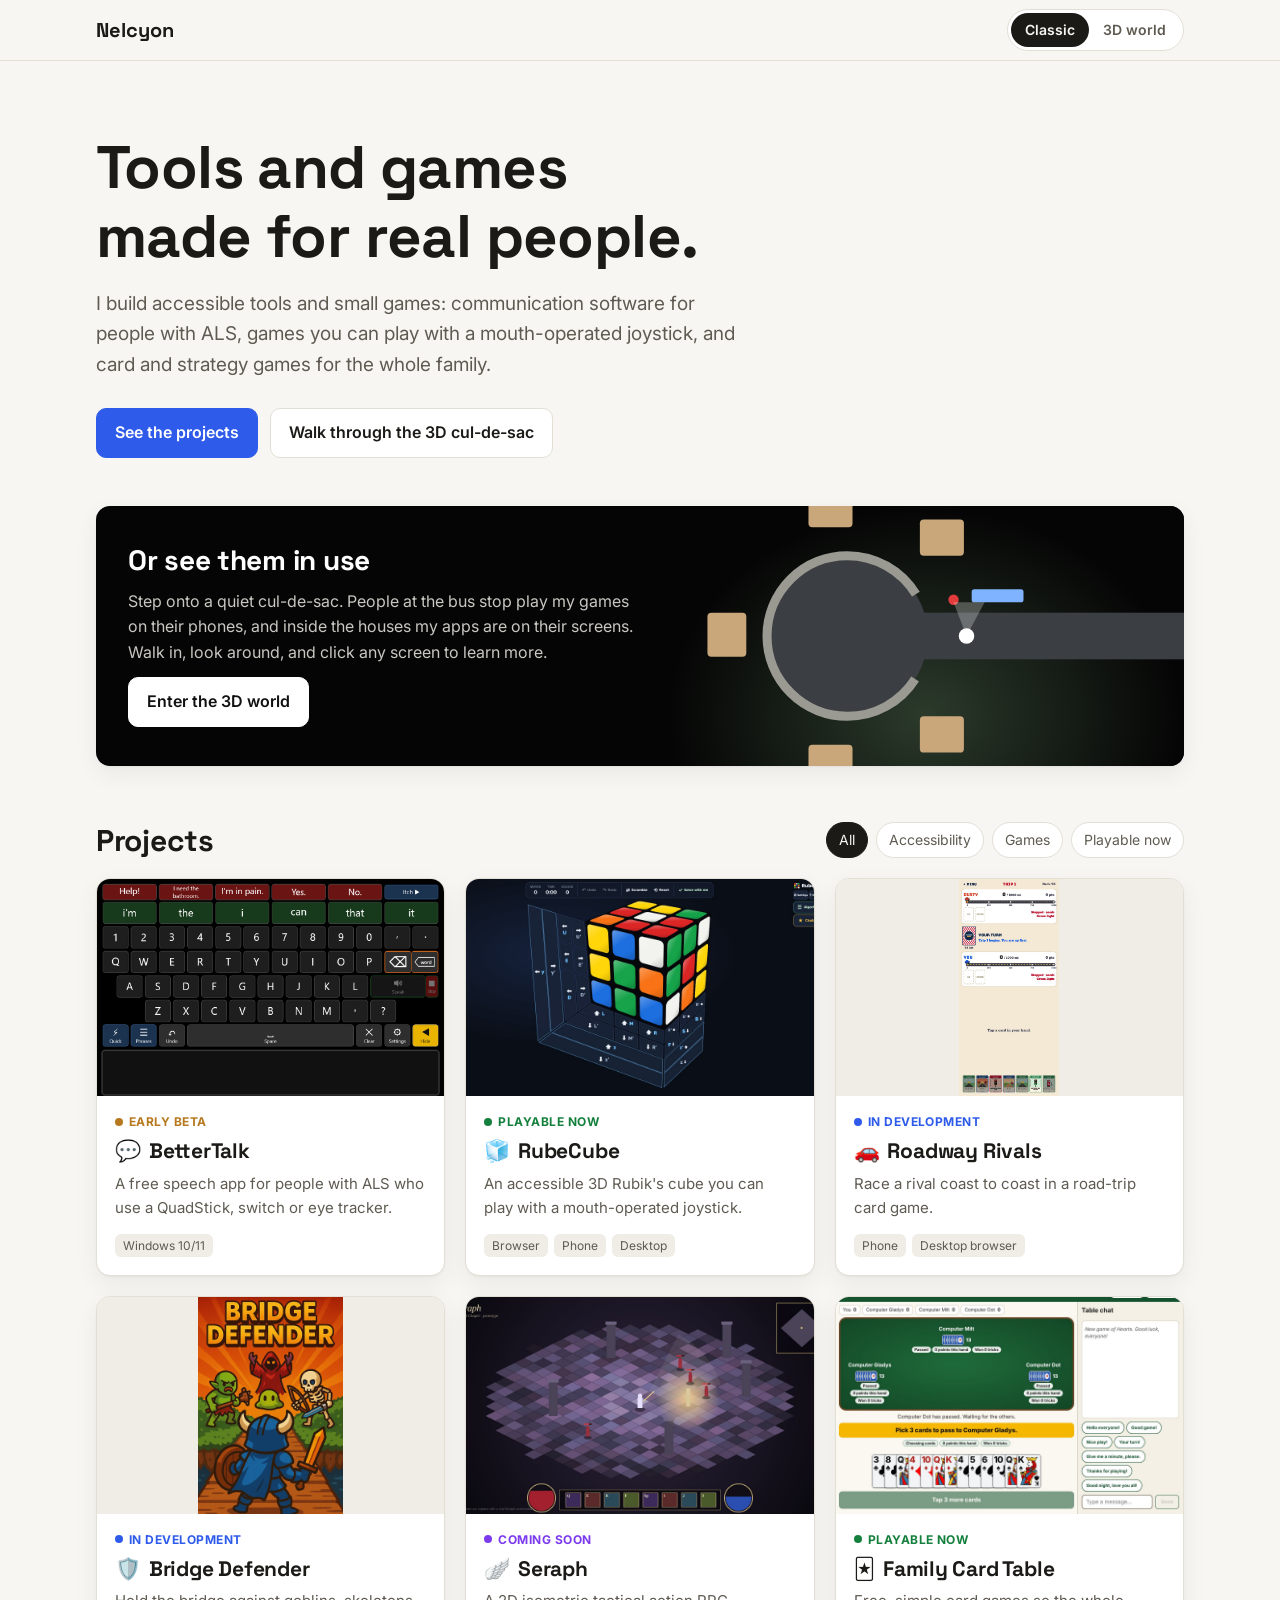
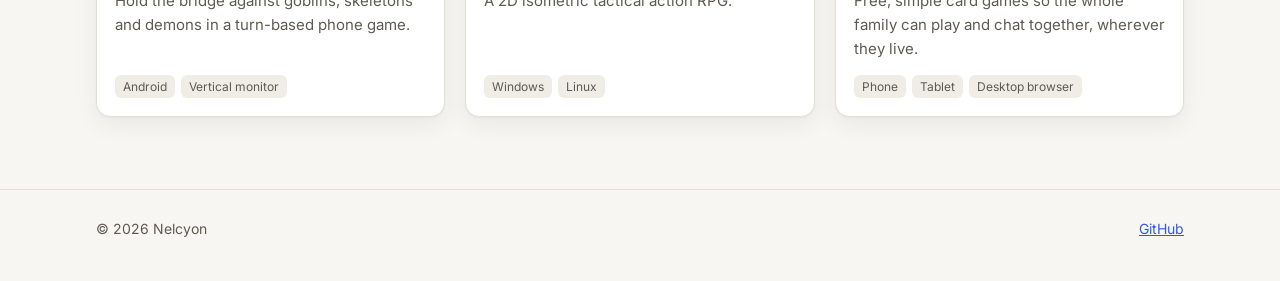
==== index.html @ 1032c081 "Portfolio site: classic project list and 3D cul-de-sac world Co-Authored-By: Claude Opus 5.5 <norepl" ====
<!doctype html>
<html lang="en">
<head>
  <meta charset="utf-8" />
  <meta name="viewport" content="width=device-width, initial-scale=1" />
  <title>Nelcyon Projects</title>
  <meta name="description" content="Accessible tools and games by Nelcyon: BetterTalk, RubeCube, Family Card Table, Bridge Defender, Seraph and more." />
  <link rel="preconnect" href="https://fonts.googleapis.com" />
  <link rel="stylesheet" href="https://fonts.googleapis.com/css2?family=Inter:wght@400;500;600;700&family=Space+Grotesk:wght@500;700&display=swap" />
  <link rel="stylesheet" href="css/site.css" />
</head>
<body>
  <header class="top">
    <div class="wrap">
      <a class="logo" href="index.html">Nelcyon</a>
      <nav class="mode" aria-label="Site mode">
        <a href="index.html" aria-current="page">Classic</a>
        <a href="world.html">3D world</a>
      </nav>
    </div>
  </header>

  <main class="wrap">
    <section class="hero">
      <h1 id="owner-name">Tools and games<br />made for real people.</h1>
      <p id="owner-blurb"></p>
      <div class="cta">
        <a class="btn primary" href="#projects">See the projects</a>
        <a class="btn" href="world.html">Walk through the 3D cul-de-sac</a>
      </div>
    </section>

    <section class="teaser" aria-label="3D world">
      <div class="copy">
        <h2>Or see them in use</h2>
        <p>Step onto a quiet cul-de-sac. People at the bus stop play my games on their phones, and inside the houses my apps are on their screens. Walk in, look around, and click any screen to learn more.</p>
        <a class="btn primary" href="world.html">Enter the 3D world</a>
      </div>
      <div class="art" aria-hidden="true">
        <svg viewBox="0 0 400 260" preserveAspectRatio="xMidYMid slice">
          <rect x="150" y="112" width="260" height="36" fill="#3b3e42" />
          <circle cx="140" cy="130" r="62" fill="#3b3e42" />
          <circle cx="140" cy="130" r="62" fill="none" stroke="#9a9a92" stroke-width="7" stroke-dasharray="320 70" stroke-dashoffset="-35" />
          <g fill="#c9a77a">
            <rect x="196" y="40" width="34" height="28" rx="3" /><rect x="110" y="18" width="34" height="28" rx="3" />
            <rect x="32" y="112" width="30" height="34" rx="3" /><rect x="110" y="214" width="34" height="28" rx="3" />
            <rect x="196" y="192" width="34" height="28" rx="3" />
          </g>
          <rect x="236" y="94" width="40" height="10" rx="2" fill="#7fb3ff" />
          <circle cx="222" cy="102" r="4" fill="#e23b3b" />
          <circle cx="232" cy="130" r="6" fill="#fff" />
          <path d="M232 130 L222 104 L246 104 Z" fill="rgba(255,255,255,.25)" />
        </svg>
      </div>
    </section>

    <section id="projects">
      <div class="section-head">
        <h2>Projects</h2>
        <div class="filters" role="group" aria-label="Filter projects"></div>
      </div>
      <div class="grid" id="grid"></div>
    </section>
  </main>

  <footer>
    <div class="wrap">
      <span>© <span id="year"></span> Nelcyon</span>
      <a id="gh" href="https://github.com/Nelcyon">GitHub</a>
    </div>
  </footer>

  <script type="module" src="js/site.js"></script>
</body>
</html>
---- css/site.css ----
:root {
  --bg: #f7f6f2;
  --surface: #ffffff;
  --surface-2: #efede6;
  --text: #1b1a17;
  --muted: #5f5b52;
  --line: #e2dfd5;
  --brand: #2f5bea;
  --brand-ink: #ffffff;
  --shadow: 0 1px 2px rgba(0, 0, 0, 0.04), 0 8px 24px rgba(0, 0, 0, 0.06);
  --radius: 14px;
  --beta: #b7791f;
  --playable: #15803d;
  --dev: #2f5bea;
  --concept: #7c3aed;
  --mod: #0e7490;
  color-scheme: light;
}
@media (prefers-color-scheme: dark) {
  :root:not([data-theme='light']) {
    --bg: #0f1012;
    --surface: #17191c;
    --surface-2: #1f2226;
    --text: #ecebe7;
    --muted: #a3a09a;
    --line: #2a2d32;
    --brand: #7c9bff;
    --brand-ink: #0b0d12;
    --shadow: 0 1px 2px rgba(0, 0, 0, 0.3), 0 8px 24px rgba(0, 0, 0, 0.35);
    --beta: #f2b84b;
    --playable: #4ade80;
    --dev: #8aa6ff;
    --concept: #b794f6;
    --mod: #4fd1e8;
    color-scheme: dark;
  }
}
:root[data-theme='dark'] {
  --bg: #0f1012;
  --surface: #17191c;
  --surface-2: #1f2226;
  --text: #ecebe7;
  --muted: #a3a09a;
  --line: #2a2d32;
  --brand: #7c9bff;
  --brand-ink: #0b0d12;
  --shadow: 0 1px 2px rgba(0, 0, 0, 0.3), 0 8px 24px rgba(0, 0, 0, 0.35);
  --beta: #f2b84b;
  --playable: #4ade80;
  --dev: #8aa6ff;
  --concept: #b794f6;
  --mod: #4fd1e8;
  color-scheme: dark;
}

* { box-sizing: border-box; }
html { -webkit-text-size-adjust: 100%; }
body {
  margin: 0;
  background: var(--bg);
  color: var(--text);
  font: 16px/1.6 'Inter', system-ui, -apple-system, 'Segoe UI', Roboto, sans-serif;
}
h1, h2, h3 { font-family: 'Space Grotesk', 'Inter', system-ui, sans-serif; line-height: 1.15; letter-spacing: -0.01em; margin: 0; }
a { color: var(--brand); }
img { max-width: 100%; display: block; }

.wrap { max-width: 1120px; margin: 0 auto; padding: 0 16px; }

/* Header */
.top {
  position: sticky; top: 0; z-index: 10;
  background: color-mix(in srgb, var(--bg) 88%, transparent);
  backdrop-filter: blur(10px);
  border-bottom: 1px solid var(--line);
}
.top .wrap { display: flex; align-items: center; gap: 16px; height: 60px; }
.logo { font-family: 'Space Grotesk', sans-serif; font-weight: 700; font-size: 20px; color: var(--text); text-decoration: none; margin-right: auto; }
.mode {
  display: inline-flex; border: 1px solid var(--line); border-radius: 999px; padding: 3px; background: var(--surface);
}
.mode a {
  padding: 6px 14px; border-radius: 999px; text-decoration: none; color: var(--muted); font-size: 14px; font-weight: 600; white-space: nowrap;
}
.mode a[aria-current='page'] { background: var(--text); color: var(--bg); }

/* Hero */
.hero { padding: 72px 0 40px; }
.hero h1 { font-size: clamp(36px, 6vw, 60px); }
.hero p { font-size: 19px; color: var(--muted); max-width: 640px; margin: 18px 0 28px; }
.cta { display: flex; gap: 12px; flex-wrap: wrap; }
.btn {
  display: inline-flex; align-items: center; gap: 8px; padding: 11px 18px; border-radius: 10px;
  font-weight: 600; text-decoration: none; border: 1px solid var(--line); color: var(--text); background: var(--surface);
}
.btn.primary { background: var(--brand); border-color: var(--brand); color: var(--brand-ink); }
.btn:hover { filter: brightness(1.05); }
.btn.disabled { color: var(--muted); pointer-events: none; border-style: dashed; }

/* World teaser */
.teaser {
  margin: 8px 0 56px; border-radius: var(--radius); overflow: hidden; position: relative;
  background: #050505; color: #fff; display: grid; grid-template-columns: 1.1fr 1fr; min-height: 260px; box-shadow: var(--shadow);
}
.teaser .copy { padding: 32px; display: flex; flex-direction: column; justify-content: center; gap: 12px; }
.teaser h2 { font-size: 28px; }
.teaser p { color: #c9c7c1; margin: 0; }
.teaser .art { position: relative; background: radial-gradient(ellipse at 50% 80%, #2b3a2b 0%, #050505 70%); }
.teaser .art svg { position: absolute; inset: 0; width: 100%; height: 100%; }
.teaser .btn.primary { align-self: flex-start; background: #fff; border-color: #fff; color: #111; }
@media (max-width: 760px) { .teaser { grid-template-columns: 1fr; } .teaser .art { min-height: 180px; } }

/* Filters + grid */
.section-head { display: flex; align-items: end; justify-content: space-between; gap: 16px; flex-wrap: wrap; margin-bottom: 20px; }
.section-head h2 { font-size: 30px; }
.filters { display: flex; gap: 8px; flex-wrap: wrap; }
.filters button {
  font: inherit; font-size: 14px; padding: 6px 12px; border-radius: 999px; border: 1px solid var(--line);
  background: var(--surface); color: var(--muted); cursor: pointer;
}
.filters button[aria-pressed='true'] { background: var(--text); color: var(--bg); border-color: var(--text); }
.grid { display: grid; grid-template-columns: repeat(auto-fill, minmax(300px, 1fr)); gap: 20px; margin-bottom: 72px; }
.card {
  background: var(--surface); border: 1px solid var(--line); border-radius: var(--radius); overflow: hidden;
  display: flex; flex-direction: column; box-shadow: var(--shadow); transition: transform 0.15s ease;
  text-decoration: none; color: inherit;
}
.card:hover { transform: translateY(-2px); }
.card .cover { aspect-ratio: 16 / 10; background: var(--surface-2); overflow: hidden; position: relative; }
.card .cover img { width: 100%; height: 100%; object-fit: cover; object-position: top center; }
.card .cover.phone img { object-fit: contain; background: var(--surface-2); }
.card .body { padding: 16px 18px 18px; display: flex; flex-direction: column; gap: 8px; flex: 1; }
.card h3 { font-size: 21px; display: flex; align-items: center; gap: 8px; }
.card p { margin: 0; color: var(--muted); font-size: 15px; }
.chips { display: flex; flex-wrap: wrap; gap: 6px; margin-top: auto; padding-top: 6px; }
.chip { font-size: 12px; padding: 2px 8px; border-radius: 6px; background: var(--surface-2); color: var(--muted); }
.badge {
  display: inline-flex; align-items: center; gap: 6px; font-size: 12px; font-weight: 700; text-transform: uppercase; letter-spacing: 0.04em;
}
.badge::before { content: ''; width: 8px; height: 8px; border-radius: 50%; background: currentColor; }
.badge.beta { color: var(--beta); } .badge.playable { color: var(--playable); } .badge.dev { color: var(--dev); }
.badge.concept { color: var(--concept); } .badge.mod { color: var(--mod); }

footer { border-top: 1px solid var(--line); padding: 28px 0 40px; color: var(--muted); font-size: 14px; }
footer .wrap { display: flex; justify-content: space-between; gap: 16px; flex-wrap: wrap; }

/* Project page */
.p-hero { padding: 48px 0 24px; }
.back { display: inline-block; margin-bottom: 20px; color: var(--muted); text-decoration: none; font-size: 14px; }
.p-hero h1 { font-size: clamp(34px, 5vw, 52px); display: flex; align-items: center; gap: 12px; flex-wrap: wrap; }
.p-hero .aka { font-size: 0.45em; color: var(--muted); font-weight: 500; }
.p-hero .tagline { font-size: 20px; color: var(--muted); margin: 12px 0 20px; max-width: 720px; }
.p-meta { display: flex; gap: 16px; align-items: center; flex-wrap: wrap; margin-bottom: 22px; }
.accent-bar { height: 4px; border-radius: 4px; width: 72px; margin-bottom: 18px; }

.gallery { display: flex; gap: 16px; overflow-x: auto; padding: 8px 0 18px; scroll-snap-type: x mandatory; }
.gallery figure { margin: 0; flex: 0 0 auto; scroll-snap-align: start; }
.gallery figure.desktop img { height: 340px; width: auto; border-radius: 10px; border: 1px solid var(--line); }
.gallery figure.phone img { height: 340px; width: auto; border-radius: 26px; border: 8px solid #111; }
.gallery figcaption { font-size: 13px; color: var(--muted); margin-top: 8px; max-width: 520px; }
@media (max-width: 600px) { .gallery figure.desktop img { height: 200px; } .gallery figure.phone img { height: 320px; } }

.cols { display: grid; grid-template-columns: 1.4fr 1fr; gap: 40px; padding: 24px 0 64px; }
@media (max-width: 860px) { .cols { grid-template-columns: 1fr; } }
.cols h2 { font-size: 22px; margin: 28px 0 12px; }
.cols h2:first-child { margin-top: 0; }
.hl { padding-left: 20px; margin: 0; } .hl li { margin: 6px 0; }
.timeline { list-style: none; margin: 0; padding: 0; border-left: 2px solid var(--line); }
.timeline li { position: relative; padding: 0 0 18px 20px; }
.timeline li::before { content: ''; position: absolute; left: -7px; top: 6px; width: 12px; height: 12px; border-radius: 50%; background: var(--accent, var(--brand)); }
.timeline .d { font-size: 12px; font-weight: 700; color: var(--muted); text-transform: uppercase; letter-spacing: 0.05em; }
.timeline .t { font-weight: 600; }
.timeline p { margin: 2px 0 0; color: var(--muted); font-size: 15px; }
.box { background: var(--surface); border: 1px solid var(--line); border-radius: var(--radius); padding: 20px; margin-bottom: 20px; }
.box .links { display: flex; flex-direction: column; gap: 10px; }
.box .links .btn { justify-content: center; }
.note { font-size: 14px; color: var(--muted); }
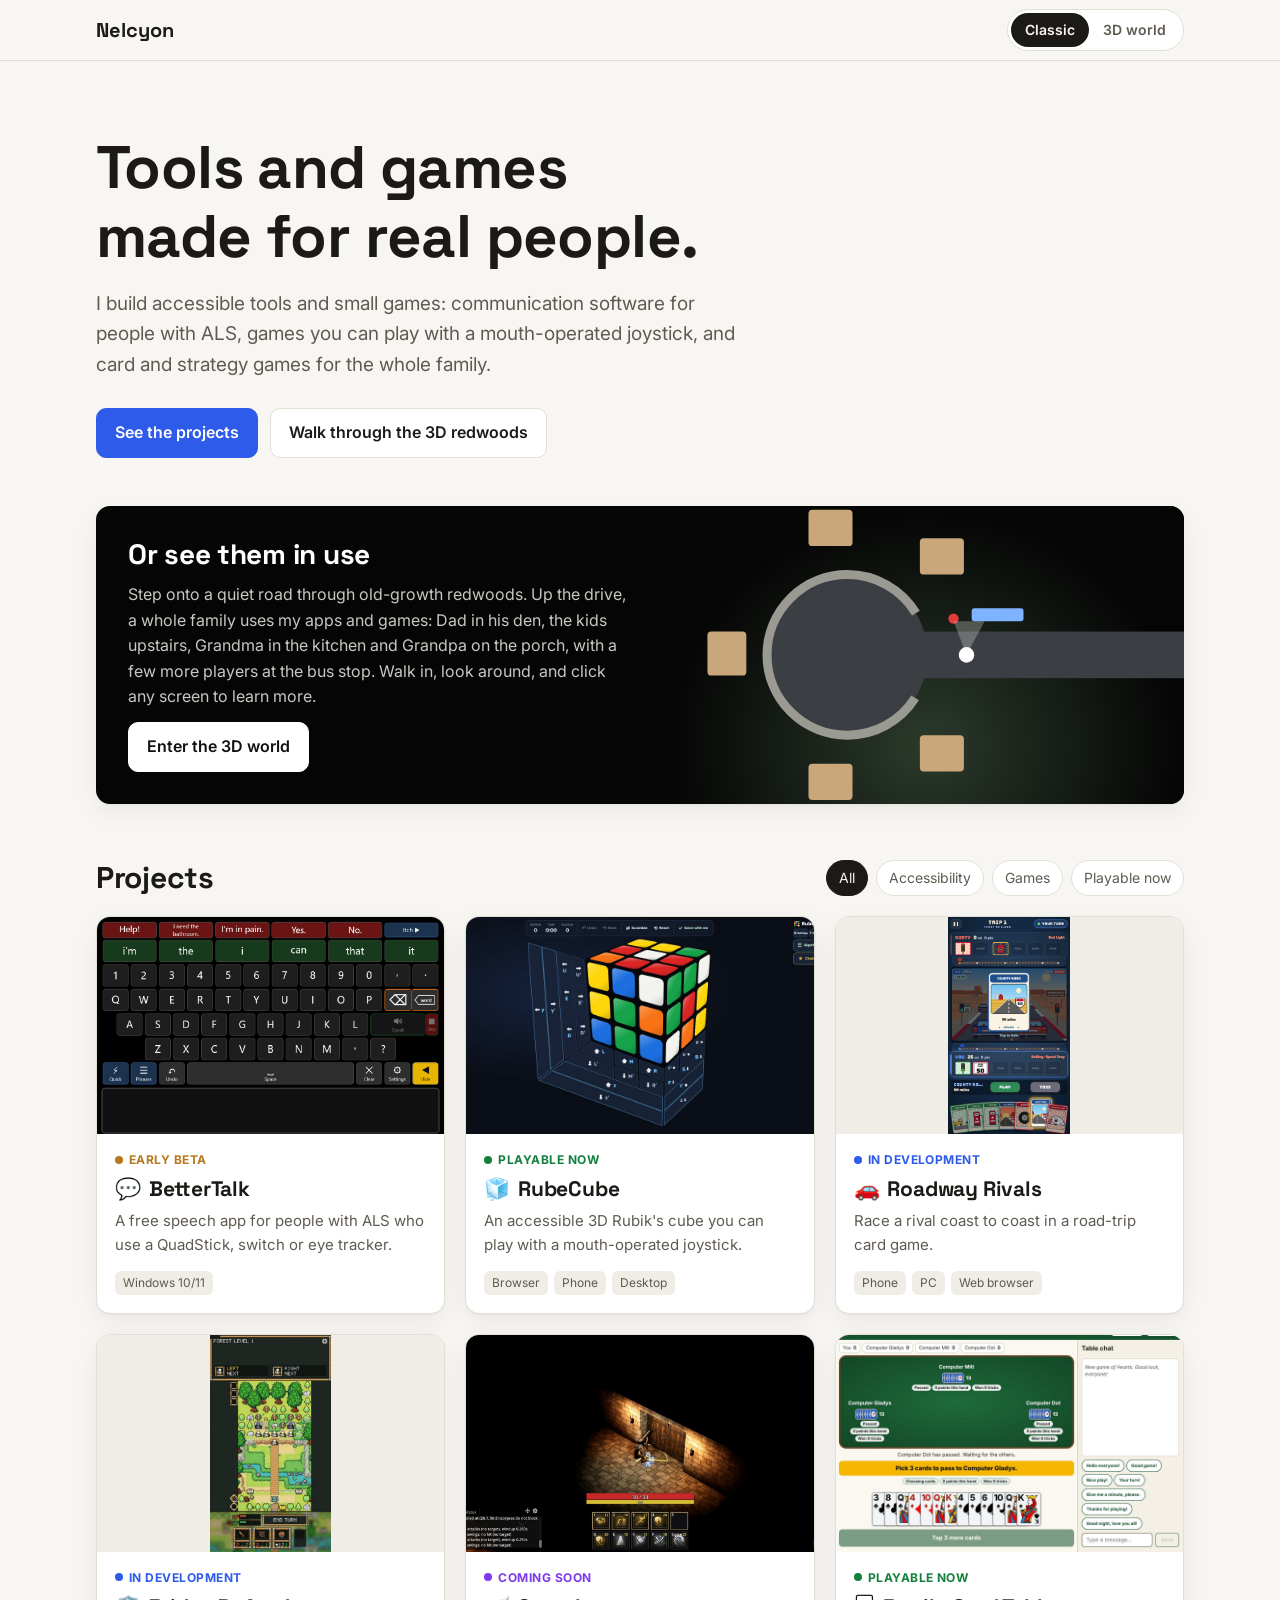
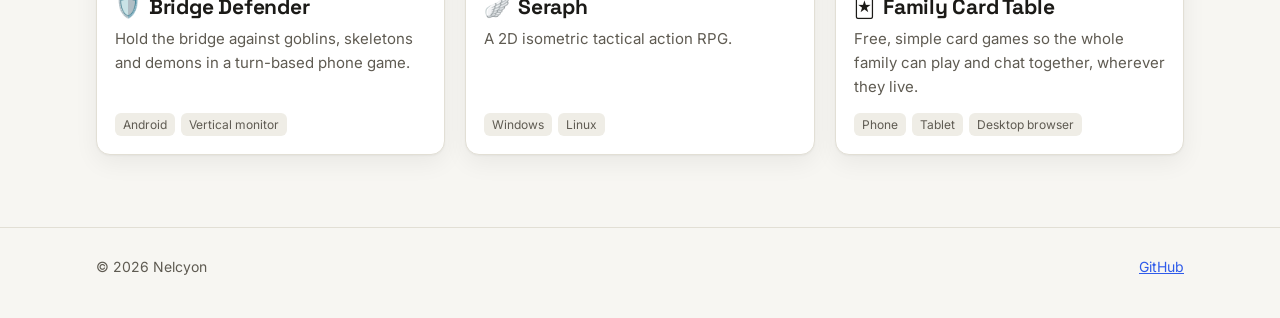
==== commit 8920de8f: "World: move it into an old-growth redwood forest with one family house - Redwood forest built from i" ====
--- a/index.html
+++ b/index.html
@@ -26,14 +26,14 @@
       <p id="owner-blurb"></p>
       <div class="cta">
         <a class="btn primary" href="#projects">See the projects</a>
-        <a class="btn" href="world.html">Walk through the 3D cul-de-sac</a>
+        <a class="btn" href="world.html">Walk through the 3D redwoods</a>
       </div>
     </section>
 
     <section class="teaser" aria-label="3D world">
       <div class="copy">
         <h2>Or see them in use</h2>
-        <p>Step onto a quiet cul-de-sac. People at the bus stop play my games on their phones, and inside the houses my apps are on their screens. Walk in, look around, and click any screen to learn more.</p>
+        <p>Step onto a quiet road through old-growth redwoods. Up the drive, a whole family uses my apps and games: Dad in his den, the kids upstairs, Grandma in the kitchen and Grandpa on the porch, with a few more players at the bus stop. Walk in, look around, and click any screen to learn more.</p>
         <a class="btn primary" href="world.html">Enter the 3D world</a>
       </div>
       <div class="art" aria-hidden="true">
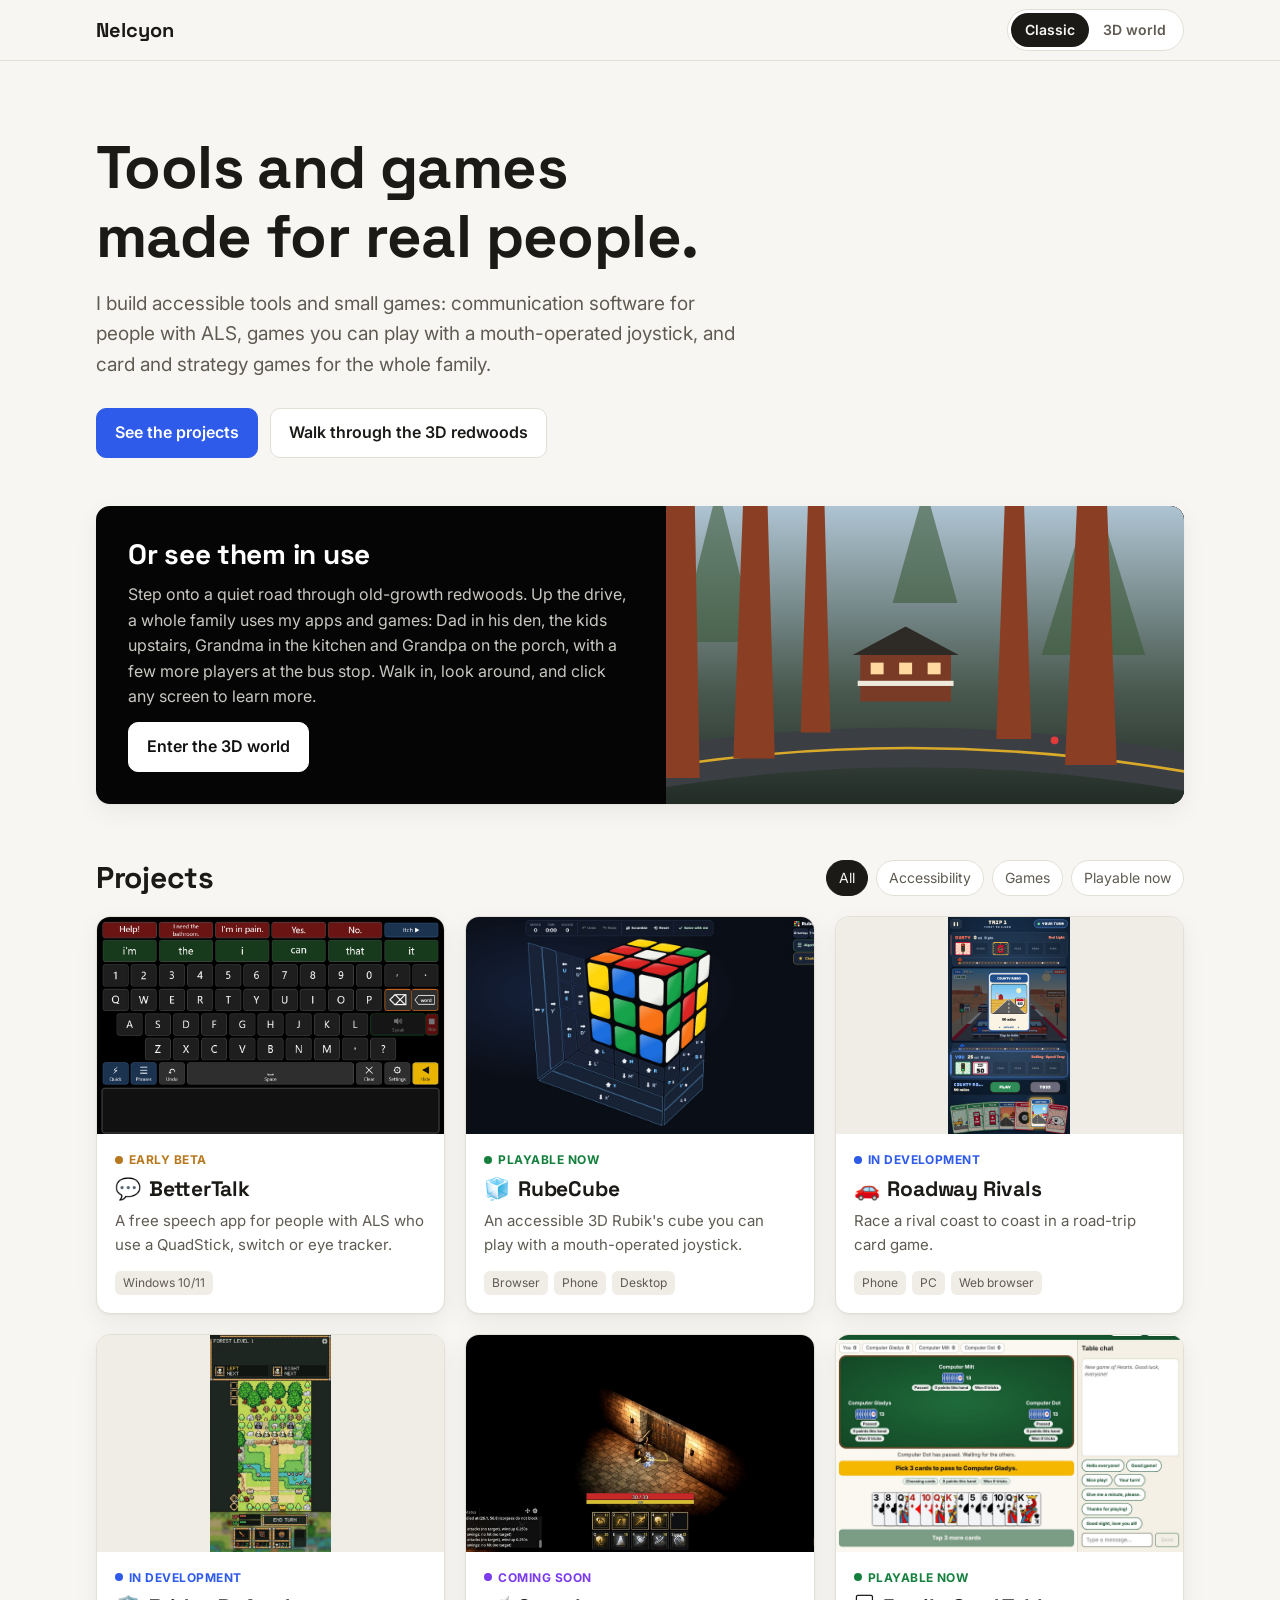
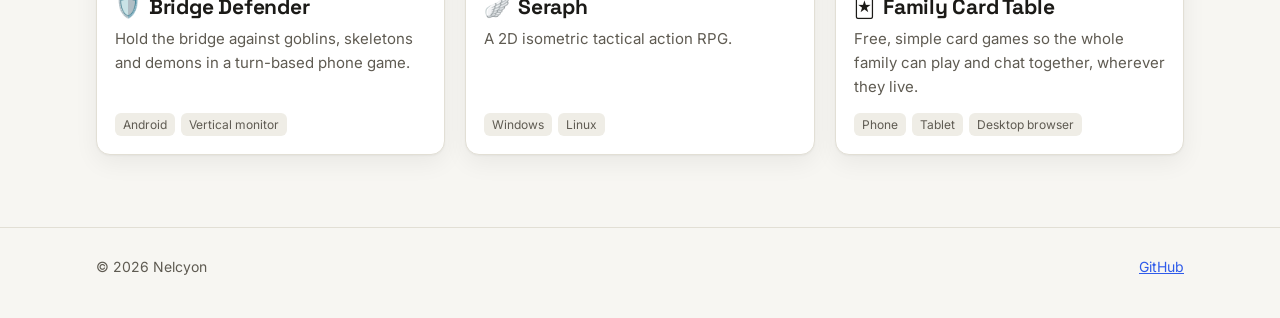
==== commit fcdb454d: "Classic page: redwoods teaser art Co-Authored-By: Claude Opus 5.5 <noreply@anthropic.com> Claude-Ses" ====
--- a/index.html
+++ b/index.html
@@ -38,18 +38,16 @@
       </div>
       <div class="art" aria-hidden="true">
         <svg viewBox="0 0 400 260" preserveAspectRatio="xMidYMid slice">
-          <rect x="150" y="112" width="260" height="36" fill="#3b3e42" />
-          <circle cx="140" cy="130" r="62" fill="#3b3e42" />
-          <circle cx="140" cy="130" r="62" fill="none" stroke="#9a9a92" stroke-width="7" stroke-dasharray="320 70" stroke-dashoffset="-35" />
-          <g fill="#c9a77a">
-            <rect x="196" y="40" width="34" height="28" rx="3" /><rect x="110" y="18" width="34" height="28" rx="3" />
-            <rect x="32" y="112" width="30" height="34" rx="3" /><rect x="110" y="214" width="34" height="28" rx="3" />
-            <rect x="196" y="192" width="34" height="28" rx="3" />
-          </g>
-          <rect x="236" y="94" width="40" height="10" rx="2" fill="#7fb3ff" />
-          <circle cx="222" cy="102" r="4" fill="#e23b3b" />
-          <circle cx="232" cy="130" r="6" fill="#fff" />
-          <path d="M232 130 L222 104 L246 104 Z" fill="rgba(255,255,255,.25)" />
+          <defs><linearGradient id="haze" x1="0" y1="0" x2="0" y2="1"><stop offset="0" stop-color="#b9cfe0" /><stop offset="0.6" stop-color="#4a5a50" /><stop offset="1" stop-color="#1c2420" /></linearGradient></defs>
+          <rect width="400" height="260" fill="url(#haze)" />
+          <g fill="#3d5a3a" opacity="0.6"><path d="M40 0 L70 120 L10 120 Z" /><path d="M330 0 L370 130 L290 130 Z" /><path d="M200 0 L225 90 L175 90 Z" /></g>
+          <path d="M0 200 Q200 170 400 205 L400 235 Q200 200 0 232 Z" fill="#3b3e42" />
+          <path d="M0 216 Q200 186 400 220" stroke="#d9a92a" stroke-width="2" fill="none" />
+          <rect x="150" y="128" width="70" height="38" fill="#7a3b26" /><path d="M144 130 L185 108 L226 130 Z" fill="#2e2a26" />
+          <rect x="148" y="150" width="74" height="4" fill="#efe9dc" />
+          <g fill="#ffd9a0"><rect x="158" y="136" width="10" height="9" /><rect x="180" y="136" width="10" height="9" /><rect x="202" y="136" width="10" height="9" /></g>
+          <g fill="#8a3f24"><path d="M60 0 L78 0 L84 210 L52 210 Z" /><path d="M110 0 L122 0 L127 190 L104 190 Z" /><path d="M262 0 L276 0 L282 195 L255 195 Z" /><path d="M318 0 L340 0 L348 215 L308 215 Z" /><path d="M0 0 L22 0 L26 225 L0 225 Z" /></g>
+          <circle cx="300" cy="196" r="3" fill="#e23b3b" />
         </svg>
       </div>
     </section>
